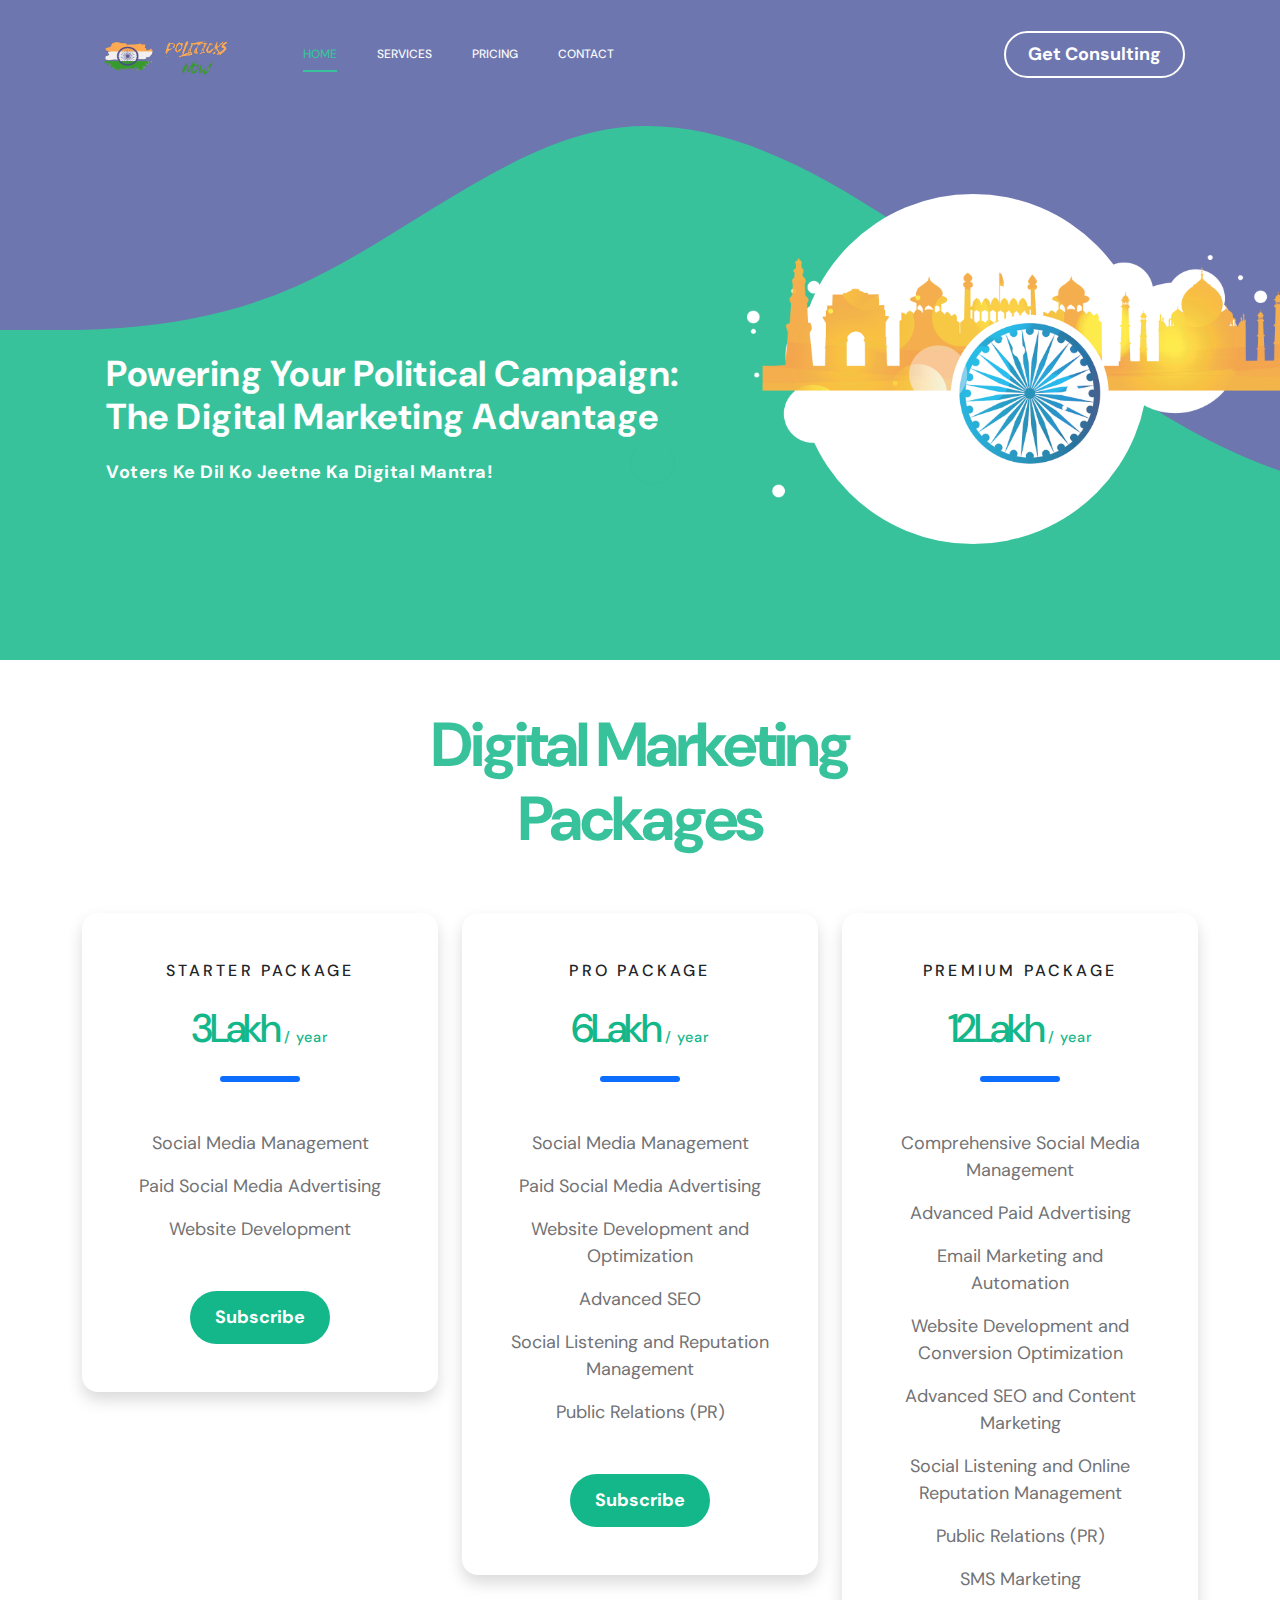
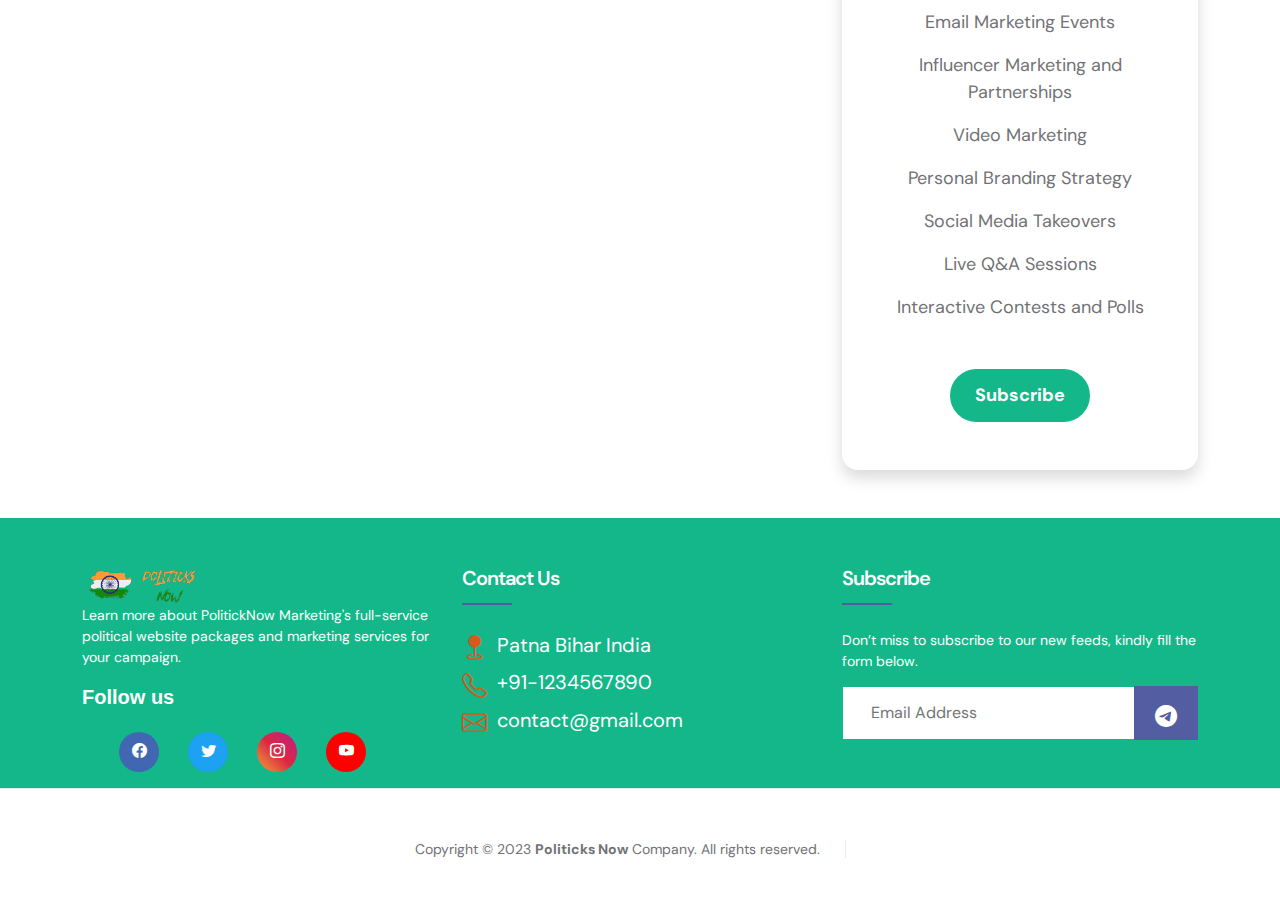
==== pricing.html @ 2896ef7d "Done" ====
<!doctype html>
<html lang="en">

<head>
    <meta charset="utf-8">
    <meta name="viewport" content="width=device-width, initial-scale=1">

    <meta name="description" content="">
    <meta name="author" content="TemplateMo">

    <title>Politick Now</title>
        <!-- CSS FILES -->
        <link href="css/style.css" rel="stylesheet">

        <link rel="preconnect" href="https://fonts.googleapis.com">
    
        <link rel="preconnect" href="https://fonts.gstatic.com" crossorigin>
    
        <link href="https://fonts.googleapis.com/css2?family=DM+Sans:wght@400;500;700&display=swap" rel="stylesheet">
    
        <link href="css/bootstrap.min.css" rel="stylesheet">
    
        <link href="css/bootstrap-icons.css" rel="stylesheet">
    
        <link href="css/magnific-popup.css" rel="stylesheet">
    
        <link href="css/templatemo-first-portfolio-style.css" rel="stylesheet"> 

        <style>
            /*
*
* ==========================================
* CUSTOM UTIL CLASSES
* ==========================================
*
*/

.rounded-lg {
  border-radius: 1rem !important;
}

.text-small {
  font-size: 0.9rem !important;
}

.custom-separator {
  width: 5rem;
  height: 6px;
  border-radius: 1rem;
}

.text-uppercase {
  letter-spacing: 0.2em;
}

        </style>


</head>

<body>

    <section class="preloader">
        <div class="spinner">
            <span class="spinner-rotate"></span>
        </div>
    </section>

    <nav class="navbar navbar-expand-lg">
        <div class="container">

            <button class="navbar-toggler" type="button" data-bs-toggle="collapse" data-bs-target="#navbarNav"
                aria-controls="navbarNav" aria-expanded="false" aria-label="Toggle navigation">
                <span class="navbar-toggler-icon"></span>
            </button>

            <a href="index.html" class="navbar-brand mx-auto mx-lg-0"><img src="./images/logo.png"
                    style="height: 40px; width: 140px;"></a>

            <div class="d-flex align-items-center d-lg-none">
                <!-- <i class="navbar-icon bi-telephone-plus me-3"></i> -->
                <a class="custom-btn btn" href="./login.html">
                    Get Consulting
                </a>
            </div>

            <div class="collapse navbar-collapse" id="navbarNav">
                <ul class="navbar-nav ms-lg-5">
                    <li class="nav-item">
                        <a class="nav-link" href="./index.html">Home</a>
                    </li>

                    <!-- <li class="nav-item">
                        <a class="nav-link" href="#">About</a>
                    </li> -->

                    <li class="nav-item">
                        <a class="nav-link" href="./services.html">Services</a>
                    </li>

                    <li class="nav-item">
                        <a class="nav-link" href="./pricing.html">Pricing</a>
                    </li>

                    <li class="nav-item">
                        <a class="nav-link" href="#">Contact</a>
                    </li>
                </ul>

                <div class="d-lg-flex align-items-center d-none ms-auto">
                    <!-- <i class="navbar-icon bi-telephone-plus me-3"></i> -->
                    <a class="custom-btn btn" href="./login.html">
                        Get Consulting
                    </a>
                </div>
            </div>

        </div>
    </nav>

    <main>

        <section class="hero d-flex justify-content-center align-items-center" id="section_1">
            <div class="container">
                <div class="row">

                    <div class="col-lg-7 col-12">
                        <div class="hero-text">
                            <div class="hero-title-wrap d-flex">

                                <!-- <img src="images/flag.png" class="avatar-image avatar-image-large img-fluid" alt=""> -->

                                <!-- <img src="images/neta.png" class="hero-image " alt=""> -->
                                <h1 class="hero-title">Powering Your Political Campaign: The Digital Marketing Advantage</h1>
                            </div>
                            <h2 class="mb-4">Voters Ke Dil Ko Jeetne Ka Digital Mantra!
</h2>

                            <!-- <p class="mb-4"><a class="custom-btn btn custom-link" href="#section_2">Let's Begin</a></p> -->
                        </div>
                    </div>

                    <div class="col-lg-5 col-12 position-relative">
                        <div class="hero-image-wrap"></div>
                        <img src="images/background1.png" class="hero-image " alt="">
                    </div>

                </div>
            </div>

            <svg xmlns="http://www.w3.org/2000/svg" viewBox="0 0 1440 320">
                <path fill="#535da1" fill-opacity="1"
                    d="M0,160L24,160C48,160,96,160,144,138.7C192,117,240,75,288,64C336,53,384,75,432,106.7C480,139,528,181,576,208C624,235,672,245,720,240C768,235,816,213,864,186.7C912,160,960,128,1008,133.3C1056,139,1104,181,1152,202.7C1200,224,1248,224,1296,197.3C1344,171,1392,117,1416,90.7L1440,64L1440,0L1416,0C1392,0,1344,0,1296,0C1248,0,1200,0,1152,0C1104,0,1056,0,1008,0C960,0,912,0,864,0C816,0,768,0,720,0C672,0,624,0,576,0C528,0,480,0,432,0C384,0,336,0,288,0C240,0,192,0,144,0C96,0,48,0,24,0L0,0Z">
                </path>
            </svg>
        </section>




        <section>
            <div class="container py-5">
          
              <!-- FOR DEMO PURPOSE -->
              <header class="text-center mb-5 text-white">
                <div class="row">
                  <div class="col-lg-7 mx-auto">
                    <h1 style="color: #14B789;">Digital Marketing Packages</h1>
                    <!-- <p>Easily create a classy pricing table in Bootstrap&nbsp;4.<br> <a href="https://bootstrapious.com/snippets" class="text-reset">Bootstrap snippet by Bootstrapious</a></p> -->
                  </div>
                </div>
              </header>
              <!-- END -->
          
          
          
              <div class="row text-center align-items-start">
                <!-- Pricing Table-->
                <div class="col-lg-4 mb-5 mb-lg-0">
                  <div class="bg-white p-5 rounded-lg shadow">
                    <h1 class="h6 text-uppercase font-weight-bold mb-4">Starter Package</h1>
                    <h2 class="h1 font-weight-bold">3Lakh <span class="text-small font-weight-normal ml-2" style="letter-spacing: 1px;">/ year</span></h2>
          
                    <div class="custom-separator my-4 mx-auto bg-primary"></div>
          
                    <ul class="list-unstyled my-5 text-small text-left">
                      <li class="mb-3">
                        <i class="fa fa-check mr-2 text-primary"></i> Social Media Management</li>
                      <li class="mb-3">
                        <i class="fa fa-check mr-2 text-primary"></i> Paid Social Media Advertising</li>
                      <li class="mb-3">
                        <i class="fa fa-check mr-2 text-primary"></i> Website Development</li>
                      <!-- <li class="mb-3 text-muted">
                        <i class="fa fa-times mr-2"></i>
                        <del>Nam libero tempore</del>
                      </li>
                      <li class="mb-3 text-muted">
                        <i class="fa fa-times mr-2"></i>
                        <del>Sed ut perspiciatis</del>
                      </li>
                      <li class="mb-3 text-muted">
                        <i class="fa fa-times mr-2"></i>
                        <del>Sed ut perspiciatis</del>
                      </li> -->
                    </ul>
                    <a href="#" class="custom-btn btn">Subscribe</a>
                  </div>
                </div>
                <!-- END -->
          
          
                <!-- Pricing Table-->
                <div class="col-lg-4 mb-5 mb-lg-0">
                  <div class="bg-white p-5 rounded-lg shadow">
                    <h1 class="h6 text-uppercase font-weight-bold mb-4">Pro Package</h1>
                    <h2 class="h1 font-weight-bold">6Lakh <span class="text-small font-weight-normal ml-2" style="letter-spacing: 1px;">/ year</span></h2>
          
                    <div class="custom-separator my-4 mx-auto bg-primary"></div>
          
                    <ul class="list-unstyled my-5 text-small text-left font-weight-normal">
                      <li class="mb-3">
                        <i class="fa fa-check mr-2 text-primary"></i> Social Media Management</li>
                      <li class="mb-3">
                        <i class="fa fa-check mr-2 text-primary"></i> Paid Social Media Advertising</li>
                      <li class="mb-3">
                        <i class="fa fa-check mr-2 text-primary"></i> Website Development and Optimization</li>
                      <li class="mb-3">
                        <i class="fa fa-check mr-2 text-primary"></i> Advanced SEO</li>
                      <li class="mb-3">
                        <i class="fa fa-check mr-2 text-primary"></i> Social Listening and Reputation Management</li>
                        <li class="mb-3">
                            <i class="fa fa-check mr-2 text-primary"></i> Public Relations (PR)</li>
                      <!-- <li class="mb-3 text-muted">
                        <i class="fa fa-times mr-2"></i>
                        <del>Sed ut perspiciatis</del>
                      </li> -->
                    </ul>
                    <a href="#" class="custom-btn btn">Subscribe</a>
                  </div>
                </div>
                <!-- END -->
          
          
                <!-- Pricing Table-->
                <div class="col-lg-4">
                  <div class="bg-white p-5 rounded-lg shadow">
                    <h1 class="h6 text-uppercase font-weight-bold mb-4">Premium Package</h1>
                    <h2 class="h1 font-weight-bold">12Lakh <span class="text-small font-weight-normal ml-2" style="letter-spacing: 1px;">/ year</span></h2>
          
                    <div class="custom-separator my-4 mx-auto bg-primary"></div>
          
                    <ul class="list-unstyled my-5 text-small text-left font-weight-normal">
                      <li class="mb-3">
                        <i class="fa fa-check mr-2 text-primary"></i> Comprehensive Social Media Management</li>
                      <li class="mb-3">
                        <i class="fa fa-check mr-2 text-primary"></i> Advanced Paid Advertising</li>
                      <li class="mb-3">
                        <i class="fa fa-check mr-2 text-primary"></i> Email Marketing and Automation</li>
                      <li class="mb-3">
                        <i class="fa fa-check mr-2 text-primary"></i> Website Development and Conversion Optimization</li>
                      <li class="mb-3">
                        <i class="fa fa-check mr-2 text-primary"></i>  Advanced SEO and Content Marketing</li>
                      <li class="mb-3">
                        <i class="fa fa-check mr-2 text-primary"></i>  Social Listening and Online Reputation Management</li>

                        <li class="mb-3">
                            <i class="fa fa-check mr-2 text-primary"></i> Public Relations (PR)</li>
                          <li class="mb-3">
                            <i class="fa fa-check mr-2 text-primary"></i> SMS Marketing</li>
                          <li class="mb-3">
                            <i class="fa fa-check mr-2 text-primary"></i>  Email Marketing Events</li>
                          <li class="mb-3">
                            <i class="fa fa-check mr-2 text-primary"></i>  Influencer Marketing and Partnerships</li>


                            <li class="mb-3">
                                <i class="fa fa-check mr-2 text-primary"></i>   Video Marketing</li>
        
                                <li class="mb-3">
                                    <i class="fa fa-check mr-2 text-primary"></i> Personal Branding Strategy</li>
                                  <li class="mb-3">
                                    <i class="fa fa-check mr-2 text-primary"></i> Social Media Takeovers</li>
                                  <li class="mb-3">
                                    <i class="fa fa-check mr-2 text-primary"></i>  Live Q&A Sessions</li>
                                  <li class="mb-3">
                                    <i class="fa fa-check mr-2 text-primary"></i>  Interactive Contests and Polls</li>
                    </ul>
                    <a href="#" class="custom-btn btn">Subscribe</a>
                  </div>
                </div>
                <!-- END -->
          
              </div>
            </div>
          </section>





        <!-- <div class="containers">
            <div class="row">
                <div class=" col-lg-4  col-md-6 col-xs-12 justify-content-center">
                    <div class="card">
                        <img class="card-img-top" src="https://pbs.twimg.com/media/DOAyiW7U8AARcGE.jpg" alt="Card image cap">
                        <div class="card-body">
                            <h4 class="card-title">Natural Photography</h4>
                            <p class="card-text">Lorem Ipsum is simply dummy text of the printing and typesetting industry. </p>
                            <a href="javascript:void(0);" class="btn btn-outline-primary btn-lg btn-block btnalt"><i class="fa fa-heart"></i> Love this pic</a>
                        </div>
                    </div>
                </div>
                
                <div class="col-md-4 col-xs-12">
                    <div class="card">
                        <img class="card-img-top" src="https://pbs.twimg.com/media/DOAyiW_VAAAA6Yo.jpg" alt="Card image cap">
                        <div class="card-body">
                            <h4 class="card-title">Natural Photography</h4>
                            <p class="card-text">Lorem Ipsum is simply dummy text of the printing and typesetting industry.</p>
                            <a href="javascript:void(0);" class="btn btn-outline-success btn-lg btn-block btnalt"><i class="fa fa-heart"></i> Love this pic</a>
                        </div>
                    </div>
                </div>
                
                <div class="col-md-4 col-xs-12">
                    <div class="card">
                        <img class="card-img-top" src="https://pbs.twimg.com/media/DOAyiW5UIAAl-6I.jpg" alt="Card image cap">
                        <div class="card-body">
                            <h4 class="card-title">Natural Photography</h4>
                            <p class="card-text">Lorem Ipsum is simply dummy text of the printing and typesetting industry.</p>
                            <a href="javascript:void(0);" class="btn btn-outline-warning btn-lg btn-block btnalt"><i class="fa fa-heart"></i> Love this pic</a>
                        </div>
                    </div>
                </div>
                
                <div class="col-md-12" style="position: relative; top: 50px; ">
                    <p style="font-style: italic; color: #2196f3; font-size: 18px; text-align: center; margin-top: 50px; margin-bottom: 20px;">Follow me on Twitter: <a href="https://twitter.com/mrdogra007/" target="_blank">@mrdogra007</a></p>
                </div>
            </div>
        </div> -->


        <!-- Package 1: Essential Political Campaign Kit -->


        <footer class="footer-section">
            <div class="container">
                <!-- <div class="footer-cta pt-5 ">
                        <div class="row">
                            <div class="col-xl-4 col-md-4 mb-30">
                                <div class="single-cta">
                                    <i class="bi bi-geo-fill"></i>
                                    <div class="cta-text">
                                        <h4>Find us</h4>
                                        <span class="text-white">Akshya Nagar 1st Block 1st Cross, Rammurthy nagar, Bangalore-560016 </span>
                                    </div>
                                </div>
                            </div>
                            <div class="col-xl-4 col-md-4 mb-30">
                                <div class="single-cta">
                                    <i class="bi bi-telephone"></i>
                                    <div class="cta-text">
                                        <h4>Call us</h4>
                                        <span class="text-white">+91 1234567890</span>
                                    </div>
                                </div>
                            </div>
                            <div class="col-xl-4 col-md-4 mb-30">
                                <div class="single-cta">
                                    <i class="bi bi-envelope"></i>
                                    <div class="cta-text">
                                        <h4>Mail us</h4>
                                        <span class="text-white">contact@gmail.com</span>
                                    </div>
                                </div>
                            </div>
                        </div>
                    </div> -->
                <div class="footer-content pt-5 pb-1">
                    <div class="row">
                        <div class="col-xl-4 col-lg-4 mb-50">
                            <div class="footer-widget">
                                <div class="footer-logo">
                                    <a href="index.html"><img src="/images/logo.png" class="img-fluid" alt="logo"></a>
                                </div>
                                <div class="footer-text">
                                    <p class="text-white">Learn more about PolitickNow Marketing's full-service
                                        political website packages and marketing services for your campaign. </p>
                                </div>
                                <div class="footer-social-icon">
                                    <span>Follow us</span>
                                    <ul class="social_icon">
                                        <li><a href="#"><i class="bi bi-facebook"></i></a></li>
                                        <li><a href="#"><i class="bi bi-twitter"></i></a></li>
                                        <li><a href="#"><i class="bi bi-instagram"></i></a></li>
                                        <li><a href="#"><i class="bi bi-youtube"></i></a></li>
                                    </ul>
                                </div>
                            </div>
                        </div>
                        <div class="col-xl-4 col-lg-4 col-md-4 mb-30">
                            <div class="footer-widget">
                                <div class="footer-widget-heading">
                                    <h3>Contact Us</h3>
                                </div>

                                <div class="single-cta">

                                    <div class="cta-text">
                                        <i class="bi bi-geo-fill"></i>
                                        <span class="text-white">Patna Bihar India</span>
                                    </div>
                                </div>
                                <div class="single-cta">
                                    <!-- <i class="bi bi-telephone"></i> -->
                                    <div class="cta-text">
                                        <i class="bi bi-telephone"></i>
                                        <span class="text-white">+91-1234567890</span>
                                    </div>
                                </div>

                                <div class="single-cta">
                                    <!-- <i class="bi bi-envelope"></i> -->
                                    <div class="cta-text">
                                        <i class="bi bi-envelope"></i>
                                        <span class="text-white">contact@gmail.com</span>
                                    </div>
                                </div>


                            </div>
                        </div>
                        <div class="col-xl-4 col-lg-4 col-md-4 mb-50">
                            <div class="footer-widget">
                                <div class="footer-widget-heading">
                                    <h3>Subscribe</h3>
                                </div>
                                <div class="footer-text mb-25">
                                    <p class="text-white">Don’t miss to subscribe to our new feeds, kindly fill the form
                                        below.</p>
                                </div>
                                <div class="subscribe-form">
                                    <form action="#">
                                        <input type="text" placeholder="Email Address">
                                        <button><i class="bi bi-telegram"></i></button>
                                    </form>
                                </div>
                            </div>
                        </div>
                    </div>
                </div>
            </div>
        </footer>

    </main>

    <footer class="site-footer">
        <div class="container">
            <div class="row">

                <div class="col-lg-12 col-12">
                    <div class="copyright-text-wrap">
                        <p class="mb-0">
                            <span class="copyright-text">Copyright © 2023 <a href="#">Politicks Now</a> Company. All
                                rights reserved.</span>
                        </p>
                    </div>
                </div>

            </div>
        </div>
    </footer>

    <!-- JAVASCRIPT FILES -->
    <script src="js/jquery.min.js"></script>
    <script src="js/bootstrap.min.js"></script>
    <script src="js/jquery.sticky.js"></script>
    <script src="js/click-scroll.js"></script>
    <script src="js/jquery.magnific-popup.min.js"></script>
    <script src="js/magnific-popup-options.js"></script>
    <script src="js/custom.js"></script>

</body>

</html>
---- css/style.css ----
body {
  background-color: #fff;
}
.ag-courses_box {
  display: -webkit-box;
  display: -ms-flexbox;
  display: flex;
  -webkit-box-align: start;
  -ms-flex-align: start;
  align-items: flex-start;
  -ms-flex-wrap: wrap;
  flex-wrap: wrap;
  
  padding: 50px 0;
}
.section-main{
  display: flex;
  justify-content: space-between;
  text-align: center;
  width: auto;
}
.section-title-new{
  background: var(--featured-border-color);
  border-bottom: 3px solid var(--secondary-color);
  border-radius: var(--border-radius-medium);
  position: relative;
  overflow: hidden;
  margin-top: 24px;
  margin-bottom: 24px;
  margin-left: 5px;
  margin-right: 5px;
  padding: 36px;
  transition: all ease 0.5s;
}



.ag-format-container {
    width: min-content;
    height: auto;
    margin: 0 auto;
  }
  
  .ag-courses_item {
    -ms-flex-preferred-size: calc(33.33333% - 30px);
    flex-basis: calc(33.33333% - 30px);
  
    margin: 0 15px 30px;
  
    overflow: hidden;
  
    border-radius: 28px;
  }
  .ag-courses-item_link {
    display: block;
    padding: 30px 20px;
    background-color: #fff;
  
    overflow: hidden;
  
    position: relative;
  }
  .ag-courses-item_link:hover,
  .ag-courses-item_link:hover .ag-courses-item_date {
    text-decoration: none;
    color: #FFF;
  }
  .ag-courses-item_link:hover .ag-courses-item_bg {
    -webkit-transform: scale(10);
    -ms-transform: scale(10);
    transform: scale(10);
  }
  .ag-courses-item_title {
    min-height: 87px;
    margin: 0 0 25px;
  
    overflow: hidden;
  
    font-weight: bold;
    font-size: 30px;
    color: #FFF;
  
    z-index: 2;
    position: relative;
  }
  .ag-courses-item_date-box {
    font-size: 18px;
    color: #FFF;
    z-index: 2;
    position: relative;
  }
  .ag-courses-item_date {
    font-weight: bold;
    color: #f9b234;
    -webkit-transition: color .5s ease;
    -o-transition: color .5s ease;
    transition: color .5s ease
  }
  .ag-courses-item_bg {
    height: 128px;
    width: 128px;
    background-color: #f9b234;
  
    z-index: 1;
    position: absolute;
    top: -75px;
    right: -75px;
  
    border-radius: 50%;
  
    -webkit-transition: all .5s ease;
    -o-transition: all .5s ease;
    transition: all .5s ease;
  }
  .ag-courses_item:nth-child(2n) .ag-courses-item_bg {
    background-color: #3ecd5e;
  }
  .ag-courses_item:nth-child(3n) .ag-courses-item_bg {
    background-color: #e44002;
  }
  .ag-courses_item:nth-child(4n) .ag-courses-item_bg {
    background-color: #952aff;
  }
  .ag-courses_item:nth-child(5n) .ag-courses-item_bg {
    background-color: #cd3e94;
  }
  .ag-courses_item:nth-child(6n) .ag-courses-item_bg {
    background-color: #4c49ea;
  }
  
  
  
  @media only screen and (max-width: 979px) {
    .ag-courses_item {
      -ms-flex-preferred-size: calc(50% - 30px);
      flex-basis: calc(50% - 30px);
    }
    .ag-courses-item_title {
      font-size: 18px;
    }
  }
  
  @media only screen and (max-width: 767px) {
    .ag-format-container {
      width: 96%;
      height: fit-content;
    }
  
  }
  @media only screen and (max-width: 639px) {
    .ag-courses_item {
      -ms-flex-preferred-size: 100%;
      flex-basis: 100%;
    }
    .ag-courses-item_title {
      min-height: 72px;
      line-height: 1;
  
      font-size: 24px;
    }
    .ag-courses-item_link {
      padding: 22px 40px;
    }
    .ag-courses-item_date-box {
      font-size: 16px;
    }
  }


  .card-client {
    background: #2cb5a0;
    width: auto;
    height: auto;
    padding: 80px;
    margin: 5px;
    border: 4px solid #7cdacc;
    box-shadow: 0 6px 10px rgba(207, 212, 222, 1);
    border-radius: 10px;
    text-align: center;
    color: #fff;
    font-family: "Poppins", sans-serif;
    transition: all 0.3s ease;
  }
  
  .card-client:hover {
    transform: translateY(-10px);
  }
  
  .user-picture {
    overflow: hidden;
    object-fit: cover;
    width: 5rem;
    height: 5rem;
    border: 4px solid #7cdacc;
    border-radius: 999px;
    display: flex;
    justify-content: center;
    align-items: center;
    margin: auto;
  }
  
  .user-picture svg {
    width: 2.5rem;
    fill: currentColor;
  }
  
  .name-client {
    margin: 0;
    margin-top: 20px;
    font-weight: 600;
    font-size: 18px;
  }
  
  .name-client span {
    display: block;
    font-weight: 200;
    font-size: 16px;
  }
  
  .social-media:before {
    content: " ";
    display: block;
    width: 100%;
    height: 2px;
    margin: 20px 0;
    background: #7cdacc;
  }
  
  .social-media a {
    position: relative;
    margin-right: 15px;
    text-decoration: none;
    color: inherit;
  }
  
  .social-media a:last-child {
    margin-right: 0;
  }
  
  .social-media a svg {
    width: 1.1rem;
    fill: currentColor;
  }
  
  /*-- Tooltip Social Media --*/
  .tooltip-social {
    background: #262626;
    display: block;
    position: absolute;
    bottom: 0;
    left: 50%;
    padding: 0.5rem 0.4rem;
    border-radius: 5px;
    font-size: 0.8rem;
    font-weight: 600;
    opacity: 0;
    pointer-events: none;
    transform: translate(-50%, -90%);
    transition: all 0.2s ease;
    z-index: 1;
  }
  
  .tooltip-social:after {
    content: " ";
    position: absolute;
    bottom: 1px;
    left: 50%;
    border: solid;
    border-width: 10px 10px 0 10px;
    border-color: transparent;
    transform: translate(-50%, 100%);
  }
  
  .social-media a .tooltip-social:after {
    border-top-color: #262626;
  }
  
  .social-media a:hover .tooltip-social {
    opacity: 1;
    transform: translate(-50%, -130%);
  }

  .footer-section {
    background: var(--secondary-color);
    position: relative;
  }
  .footer-cta {
    border-bottom: 1px solid #373636;
    padding-bottom: 8px !important;
  }
  .single-cta i {
    color: #d7591e;
    font-size: 25px;
    float: left;
    margin-right: 10px;
  }
  .cta-text {
    /* padding-left: 15px; */
    display: inline-block;
    /* margin-bottom: 2px; */
  }
  /* .cta-text h4 {
    color: #fff;
    font-size: 20px;
    font-weight: 600;
    margin-bottom: 2px;
  } */
  .cta-text span {
    color: #757575;
    font-size: 20px;
  }
  .footer-content {
    position: relative;
    z-index: 2;
  }
  .footer-pattern img {
    position: absolute;
    top: 0;
    left: 0;
    height: 330px;
    background-size: cover;
    background-position: 100% 100%;
  }
  .footer-logo img {
    max-width: 120px;
  }
  .footer-text p {
    margin-bottom: 14px;
    font-size: 14px;
    color: #7e7e7e;
    line-height: 21px;
  }
  .footer-social-icon span {
    color: #fff;
    display: block;
    font-size: 20px;
    font-weight: 700;
    font-family: "Poppins", sans-serif;
    margin-bottom: 20px;
  }
  .footer-social-icon a {
    color: #fff;
    font-size: 16px;
    margin-right: 15px;
  }
  .footer-social-icon i {
    height: 40px;
    width: 40px;
    text-align: center;
    line-height: 38px;
    border-radius: 50%;
  }
  .facebook-bg {
    background: #3b5998;
  }
  .twitter-bg {
    background: #55acee;
  }
  .google-bg {
    background: #dd4b39;
  }
  .footer-widget-heading h3 {
    color: #fff;
    font-size: 20px;
    font-weight: 600;
    margin-bottom: 40px;
    position: relative;
  }
  .footer-widget-heading h3::before {
    content: "";
    position: absolute;
    left: 0;
    bottom: -15px;
    height: 2px;
    width: 50px;
    background: #535da1;;
  }
  .footer-widget ul li {
    display: inline-block;
    float: left;
    width: 50%;
    margin-bottom: 12px;
  }
  .footer-widget ul li a:hover {
    color: #ff5e14;
  }
  .footer-widget ul li a {
    color: #878787;
    text-transform: capitalize;
  }
  .subscribe-form {
    position: relative;
    overflow: hidden;
  }
  .subscribe-form input {
    width: 100%;
    padding: 14px 28px;
    background: #fff;
    border: 1px solid var(--secondary-color);
    color: #fff;
  }
  .subscribe-form button {
    position: absolute;
    right: 0;
    background:#535da1;;
    padding: 13px 20px;
    border: 1px solid #535da1;;
    top: 0;
  }
  .subscribe-form button i {
    color: #fff;
    font-size: 22px;
    transform: rotate(-6deg);
  }
  .copyright-area {
    background: #202020;
    padding: 25px 0;
  }
  .copyright-text p {
    margin: 0;
    font-size: 14px;
    color: #878787;
  }
  .copyright-text p a {
    color: #ff5e14;
  }
  .footer-menu li {
    display: inline-block;
    margin-left: 20px;
  }
  .footer-menu li:hover a {
    color: #ff5e14;
  }
  .footer-menu li a {
    font-size: 14px;
    color: #878787;
  }
  .footer-cta .row .col-xl-4 .single-cta i {
    position: absolute;
    color: #ff5e14;
  }
  .footer-cta .row .col-xl-4 .single-cta .cta-text {
    padding-left: 32px;
  }
  .footer-social-icon .social_icon {
    text-align: left;
  }
  .footer-social-icon .social_icon li {
    float: inherit !important;
    display: inline-block !important;
    width: inherit;
  }
  .footer-social-icon .social_icon li a i {
    font-size: 15px;
    line-height: 39px;
  }
  .footer-social-icon .social_icon li a {
    width: 40px;
    height: 40px;
  }
  
  .social_icon {
    text-align: right;
    margin: 0;
    margin-top: 3px;
  }
  .social_icon li {
    display: inline-block;
    margin: 0 5px;
  }
  .social_icon li a {
    display: inline-block;
    width: 25px;
    height: 25px;
    background: #fff;
    color: #000;
    text-align: center;
    border-radius: 100%;
    transition: 0.2s ease-in-out;
  }
  .social_icon li a i {
    font-size: 15px;
    line-height: 20px;
  }
  .social_icon li:nth-child(1) a {
    background: #4267b2;
    color: #fff;
  }
  .social_icon li:nth-child(2) a {
    background: #1da1f2;
    color: #fff;
  }
  .social_icon li:nth-child(3) a {
    background: #f09433;
    background: -moz-linear-gradient(
      45deg,
      #f09433 0%,
      #e6683c 25%,
      #dc2743 50%,
      #cc2366 75%,
      #bc1888 100%
    );
    background: -webkit-linear-gradient(
      45deg,
      #f09433 0%,
      #e6683c 25%,
      #dc2743 50%,
      #cc2366 75%,
      #bc1888 100%
    );
    background: linear-gradient(
      45deg,
      #f09433 0%,
      #e6683c 25%,
      #dc2743 50%,
      #cc2366 75%,
      #bc1888 100%
    );
    filter: progid:DXImageTransform.Microsoft.gradient( startColorstr='#f09433', endColorstr='#bc1888',GradientType=1 );
    color: #fff;
  }
  .social_icon li:nth-child(4) a {
    background: #ff0000;
    color: #fff;
  }
  .social_icon li:nth-child(1):hover a {
    background: #fff;
    color: #4267b2;
  }
  .social_icon li:nth-child(2):hover a {
    background: #fff;
    color: #1da1f2;
  }
  .social_icon li:nth-child(3):hover a {
    background: #fff;
    color: #bc1888;
  }
  .social_icon li:nth-child(4):hover a {
    background: #fff;
    color: #ff0000;
  }
  


  .education {
    --bg-color: #14B789;;
    --bg-color-light: #535da1;
    --text-color-hover: #4C5656;
    --box-shadow-color: #727aab;;
  }
  
  .card {
    width: 320px;
    height: 421px;
    background: #fff;
    border-top-right-radius: 10px;
    padding: 20px;
    overflow: hidden;
    display: flex;
    flex-direction: column;
    justify-content: center;
    align-items: center;
    position: relative;
    box-shadow: 0 14px 26px rgba(0,0,0,0.04);
    transition: all 0.3s ease-out;
    text-decoration: none;
  }
  
  .card:hover {
    transform: translateY(-2px) scale(1.005) translateZ(0);
    box-shadow: 0 24px 36px rgba(0,0,0,0.11),
      0 24px 46px var(--box-shadow-color);
  }
  
  .card:hover .overlay {
    transform: scale(4) translateZ(0);
  }
  
  .card:hover .circle {
    border-color: var(--bg-color-light);
    background: var(--bg-color);
  }
  
  .card:hover .circle:after {
    background: var(--bg-color-light);
  }
  
  .card:hover p {
    color: var(--text-color-hover);
  }
  
  .card:active {
    transform: scale(1) translateZ(0);
    box-shadow: 0 15px 24px rgba(0,0,0,0.11),
      0 15px 24px var(--box-shadow-color);
  }
  
  .card p {
    font-size: 17px;
    color: #4C5656;
    margin-top: 30px;
    z-index: 1000;
    transition: color 0.3s ease-out;
  }
  
  .circle {
    width: 131px;
    height: 131px;
    border-radius: 50%;
    background: #fff;
    border: 3px solid var(--bg-color);
    display: flex;
    justify-content: center;
    align-items: center;
    position: relative;
    z-index: 1;
    transition: all 0.3s ease-out;
  }
  
  /* .circle:after {
    content: "";
    width: 118px;
    height: 118px;
    display: block;
    position: absolute;
    background: var(--bg-color);
    border-radius: 50%;
    transition: opacity 0.3s ease-out;
  }
  
  .circle svg {
    z-index: 10000;
    transform: translateZ(0);
  } */
  
  .overlay {
    width: 118px;
    position: absolute;
    height: 118px;
    border-radius: 50%;
    background: var(--bg-color);
    top: 65px;
    left: 100px;
    z-index: 0;
    transition: transform 0.3s ease-out;
  }







.containers{
    width: 660px;
    position: relative;
    display: flex;
    justify-content: center;
    /* margin: 25px; */

}

.containers .cards {
  position: relative;
  border-radius: 10px;
  margin: 15px;
}

.containers .cards .icon {
  position: absolute;
  top: 0;
  left: 0;
  width: 100%;
  height: 100%;
  /* background: #f00; */
  transition: 0.7s;
  z-index: 1;
  
}


.containers .cards .icon .kit {
  position: absolute;
  top: 50%;
  left: 50%;
  transform: translate(-50%, -50%);
  font-size: 80px;
  transition: 0.7s;
  color: #fff;
  
}







.containers .cards .face {
  width: 400px;
  height: 200px;
  transition: 0.5s;
}

.containers .cards .face.face1 {
  position: relative;
  /* background: #333; */
  display: flex;
  justify-content: center;
  align-items: center;
  z-index: 1;
  transform: translateY(100px);
}

.containers .cards:hover .face.face1{
  /* background: #ff0057; */
  transform: translateY(0px);
}

.containers .cards .face.face1 .contents {
  margin-top: 2px;
  opacity: 1;
  transition: 0.5s;
}

.containers .cards:hover .face.face1 .contents {
  opacity: 1;
}

.containers .cards .face.face1 .contents i{
  max-width: 100px;
}

.containers .cards .face.face2 {
  position: relative;
  background: #fff;
  display: flex;
  justify-content: center;
  align-items: center;
  padding: 20px;
  box-sizing: border-box;
  box-shadow: 0 20px 50px rgba(0,0,0,0.8);
  /* transform: translateY(-100px); */
}

.containers .cards:hover .face.face2{
  transform: translateY(0);
}

.containers .cards .face.face2 .contents p {
  margin-top: 40px;
  padding: 0;
  /* text-align: center; */
  color: #414141;
}

.containers .cards .face.face2 .content h3 {
  /* margin: 0 0 10px 0; */
  padding: 0;
  color: #fff;
  font-size: 24px;
  text-align: center;
  color: #414141;
} 

.containers a {
  text-decoration: none;
  color: #414141;
}
---- css/templatemo-first-portfolio-style.css ----
/*

TemplateMo 578 First Portfolio

https://templatemo.com/tm-578-first-portfolio

*/
/* primary color #535da1; */
/* secondary color #14B789; */
/*---------------------------------------
  CUSTOM PROPERTIES ( VARIABLES )             
-----------------------------------------*/
:root {
  --white-color:                  #ffffff;
  --primary-color:                #535da1;
  --secondary-color:              #14B789; 
  --section-bg-color:             #f9f9f9;
  --dark-color:                   #000000;
  --p-color:                      #717275;
  --border-color:                 #e9eaeb;
  --featured-border-color:        #727aab;

  --body-font-family:             'DM Sans', sans-serif;

  --h1-font-size:                 62px;
  --h2-font-size:                 48px;
  --h3-font-size:                 36px;
  --h4-font-size:                 32px;
  --h5-font-size:                 24px;
  --h6-font-size:                 22px;
  --p-font-size:                  18px;
  --menu-font-size:               12px;
  --copyright-font-size:          14px;

  --border-radius-large:          100px;
  --border-radius-medium:         20px;
  --border-radius-small:          10px;

  --font-weight-normal:           400;
  --font-weight-medium:           500;
  --font-weight-bold:             700;
}

body {
    background: var(--white-color);
    font-family: var(--body-font-family); 
}


/*---------------------------------------
  TYPOGRAPHY               
-----------------------------------------*/

h2,
h3,
h4,
h5,
h6 {
  color: var(--dark-color);
}

h1,
h2,
h3,
h4,
h5,
h6 {
  font-weight: var(--font-weight-bold);
  letter-spacing: -1px;
}

h1 {
  font-size: var(--h1-font-size);
  letter-spacing: -3px;
}

h2 {
  font-size: var(--h2-font-size);
  color: var(--secondary-color);
  letter-spacing: -3px;
}

h3 {
  font-size: var(--h3-font-size);
}

h4 {
  font-size: var(--h4-font-size);
}

h5 {
  font-size: var(--h5-font-size);
  line-height: normal;
}

h6 {
  font-size: var(--h6-font-size);
}

p {
  color: var(--p-color);
  font-size: var(--p-font-size);
  font-weight: var(--font-weight-normal);
}

ul li {
  color: var(--p-color);
  font-size: var(--p-font-size);
  font-weight: var(--font-weight-normal);
}

a, 
button {
  touch-action: manipulation;
  transition: all 0.3s;
}

a {
  color: var(--p-color);
  text-decoration: none;
}

a:hover {
  color: var(--secondary-color);
}

::selection {
  background: var(--secondary-color);
  color: var(--white-color);
}

::-moz-selection {
  background: var(--secondary-color);
  color: var(--white-color);
}

.section-padding {
  padding-top: 120px;
  padding-bottom: 120px;
}

b,
strong {
  font-weight: var(--font-weight-bold);
}

.section-title {
  background: var(--secondary-color);
  border-radius: var(--border-radius-small);
  padding: 25px;
  text-align: center;
}


/*---------------------------------------
  AVATAR IMAGE               
-----------------------------------------*/
.avatar-image {
  border-radius: var(--border-radius-large);
  width: 120px;
  height: 120px;
  object-fit: contain;
}

.avatar-image-large {
  width: 100.4px;
  height: 90.4px;
}


/*---------------------------------------
  PRE LOADER               
-----------------------------------------*/
.preloader {
  position: fixed;
  top: 0;
  left: 0;
  width: 100%;
  height: 100%;
  z-index: 99999;
  display: flex;
  flex-flow: row nowrap;
  justify-content: center;
  align-items: center;
  background: none repeat scroll 0 0 var(--white-color);
}

.spinner {
  border: 1px solid transparent;
  border-radius: var(--border-radius-small);
  position: relative;
}

.spinner:before {
  content: '';
  box-sizing: border-box;
  position: absolute;
  top: 50%;
  left: 50%;
  width: 45px;
  height: 45px;
  margin-top: -10px;
  margin-left: -10px;
  border-radius: 50%;
  border: 1px solid var(--border-color);
  border-top-color: var(--white-color);
  animation: spinner .9s linear infinite;
}

@-webkit-@keyframes spinner {
  to {transform: rotate(360deg);
  }
}

@keyframes spinner {
  to {transform: rotate(360deg);}
}


/*---------------------------------------
  CUSTOM ICON               
-----------------------------------------*/
.navbar-icon {
  background: var(--white-color);
  border-radius: var(--border-radius-large);
  color: var(--dark-color);
  width: 47px;
  height: 47px;
  line-height: 47px;
  text-align: center;
}

.is-sticky .navbar-icon {
  background: var(--secondary-color);
  color: var(--white-color);
}

.form-check-icon {
  color: var(--secondary-color);
}


/*---------------------------------------
  CUSTOM BUTTON               
-----------------------------------------*/
.custom-btn,
.navbar .custom-btn {
  font-size: var(--p-font-size);
  font-weight: var(--font-weight-bold);
}

.navbar .custom-btn {
  background: transparent;
  border-width: 2px;
  border-style: solid;
  border-color: var(--white-color);
  color: var(--white-color);
  padding: 8px 22px;
}

.navbar .custom-btn:hover {
  background: var(--white-color);
  border-color: transparent;
  color: var(--secondary-color);
}

.custom-btn {
  background: var(--secondary-color);
  border-radius: var(--border-radius-large);
  color: var(--white-color);
  font-weight: var(--font-weight-bold);
  padding: 12px 24px;
}

.custom-btn:hover {
  background: var(--primary-color);
  box-shadow: 0 1rem 3rem rgba(0,0,0,.175);
  color: var(--white-color);
}

.custom-border-btn {
  background: transparent;
  border: 2px solid var(--border-color);
  color: var(--p-color);
}

.custom-border-btn:hover {
  background: var(--secondary-color);
  border-color: var(--secondary-color);
  color: var(--white-color);
}

.custom-link {
	background-color: var(--primary-color);
}

.custom-link:hover {
	background-color: var(--secondary-color);
}


/*---------------------------------------
  NAVIGATION              
-----------------------------------------*/
.sticky-wrapper {
  position: relative;
  z-index: 222;
  height: auto !important;
}

.is-sticky,
.is-sticky .navbar .container {
  background: var(--white-color);
  box-shadow: 0 1rem 3rem rgb(0 0 0 / 18%);
}

.is-sticky .navbar-brand,
.is-sticky .navbar-brand:hover {
  color: var(--dark-color);
}

.is-sticky .navbar-nav .nav-link {
  color: var(--p-color);
}

.is-sticky .navbar .custom-btn {
  border-color: var(--secondary-color);
  color: var(--secondary-color);
}

.is-sticky .navbar .custom-btn:hover {
  background: var(--secondary-color);
  color: var(--white-color);
}

.navbar {
  background: transparent;
  position: absolute;
  z-index: 9;
  right: 0;
  left: 0;
  transition: all 0.3s;
  padding-top: 15px;
  padding-bottom: 0;
}

.navbar .container {
  border-radius: var(--border-radius-small);
  padding: 10px 25px;
}

.navbar-brand {
  font-size: var(--h4-font-size);
  font-weight: var(--font-weight-bold);
}

.navbar-brand,
.navbar-brand:hover {
  color: var(--white-color);
}

.navbar-expand-lg .navbar-nav .nav-link {
  padding-right: 0;
  padding-left: 0;
  margin-right: 20px;
  margin-left: 20px;
}

.navbar-nav .nav-link {
  display: inline-block;
  color: var(--section-bg-color);
  font-size: var(--menu-font-size);
  font-weight: var(--font-weight-medium);
  text-transform: uppercase;
  position: relative;
  padding-top: 15px;
  padding-bottom: 15px;
}

.navbar-nav .nav-link::after {
  content: "";
  background: transparent;
  position: absolute;
  bottom: 6px;
  right: 0;
  left: 0;
  width: 100%;
  height: 2px;
}

.navbar-nav .nav-link.active::after, 
.navbar-nav .nav-link:hover::after {
  background: var(--secondary-color);
}

.navbar-nav .nav-link.active, 
.navbar-nav .nav-link:hover {
  color: var(--secondary-color);
}

.navbar-toggler {
  border: 0;
  padding: 0;
  cursor: pointer;
  margin: 0;
  width: 30px;
  height: 35px;
  outline: none;
}

.navbar-toggler:focus {
  outline: none;
  box-shadow: none;
}

.navbar-toggler[aria-expanded="true"] .navbar-toggler-icon {
  background: transparent;
}

.navbar-toggler[aria-expanded="true"] .navbar-toggler-icon:before,
.navbar-toggler[aria-expanded="true"] .navbar-toggler-icon:after {
  transition: top 300ms 50ms ease, -webkit-transform 300ms 350ms ease;
  transition: top 300ms 50ms ease, transform 300ms 350ms ease;
  transition: top 300ms 50ms ease, transform 300ms 350ms ease, -webkit-transform 300ms 350ms ease;
  top: 0;
}

.navbar-toggler[aria-expanded="true"] .navbar-toggler-icon:before {
  transform: rotate(45deg);
}

.navbar-toggler[aria-expanded="true"] .navbar-toggler-icon:after {
  transform: rotate(-45deg);
}

.navbar-toggler .navbar-toggler-icon {
  background: var(--white-color);
  transition: background 10ms 300ms ease;
  display: block;
  width: 30px;
  height: 2px;
  position: relative;
}

.navbar-toggler .navbar-toggler-icon:before,
.navbar-toggler .navbar-toggler-icon:after {
  transition: top 300ms 350ms ease, -webkit-transform 300ms 50ms ease;
  transition: top 300ms 350ms ease, transform 300ms 50ms ease;
  transition: top 300ms 350ms ease, transform 300ms 50ms ease, -webkit-transform 300ms 50ms ease;
  position: absolute;
  right: 0;
  left: 0;
  background: var(--white-color);
  width: 30px;
  height: 2px;
  content: '';
}

.navbar-toggler .navbar-toggler-icon::before {
  top: -8px;
}

.navbar-toggler .navbar-toggler-icon::after {
  top: 8px;
}


/*---------------------------------------
  HERO              
-----------------------------------------*/
.hero {
  background: var(--secondary-color);
  position: relative;
  overflow: hidden;
  padding-top: 330px;
  padding-bottom: 330px;
}

@media  screen and (min-width: 991px) {
  .hero {
    height: 60vh;
  }
}

.hero-title,
.hero h2 {
  color: var(--white-color);
  /* box-shadow: 0 1rem 3rem rgba(0,0,0,.175); */
  border-radius: var(--border-radius-large);
  display: inline-block;
  padding: 8px 24px;
}

.hero-title {
	font-size: 36px;
  letter-spacing: .5px;
}

.hero h2 {
	font-size: 18px;
  letter-spacing: .5px;
}

.hero-text {
  position: relative;
  z-index: 22;
  top: 100px;
}

.hero-image-wrap {
  background: var(--white-color);
  border-radius: 100%;
  width: 350px;
  height: 350px;
  position: absolute;
  z-index: 22;
  top: -50px;
  right: 0;
  left: 0;
  margin: auto;
  pointer-events: none;
}

.hero-image {
  position: absolute;
  z-index: 22;
  top: 0;
  width: 100%;
  min-width: 550px;
}

.hero svg {
  position: absolute;
  z-index: 2;
  bottom: 0;
  right: 0;
  left: 0;
  overflow: hidden;
  height: 100%;
  pointer-events: none;
}


/*---------------------------------------
  ABOUT              
-----------------------------------------*/
.profile-thumb {
  border: 1px solid var(--border-color);
  border-radius: var(--border-radius-medium);
  position: relative;
  overflow: hidden;
}

.profile-title {
  border-bottom: 1px solid var(--border-color);
  padding: 15px 30px;
}

.profile-small-title {
  /* border-right: 1px solid var(--border-color); */
  color: var(--secondary-color);
  font-weight: var(--font-weight-bold);
  min-width: 140px;
  margin-right: 10px;
  padding: 13px 30px;
  display: inline-block;
}

.profile-body p {
  margin-bottom: 0;
}

.profile-body p:nth-of-type(even) {
  background: var(--white-color);
}

.about-image {
  border-radius: var(--border-radius-medium);
}

.about-thumb {
  padding-right: 20px;
  padding-left: 20px;
}


/*---------------------------------------
  FEATURED              
-----------------------------------------*/
.featured-numbers {
  font-size: var(--h1-font-size);
  line-height: normal;
  display: block;
}

.featured-text {
  color: var(--secondary-color);
}

.featured-border-bottom {
  border-bottom: 1px solid var(--border-color);
}

.featured-border-start {
  border-left: 1px solid var(--border-color);
}


/*---------------------------------------
  CLIENTS              
-----------------------------------------*/

.clients-item-height {
	height: 120px;
}

.clients-image {
  display: block;
  max-width: 100px;
  margin: auto;
  transition: all ease 0.2s;
}

.clients-image:hover {
  transform: scale(1.3);
}


/*---------------------------------------
  SERVICES              
-----------------------------------------*/
.services,
.featured {
  background: var(--section-bg-color);
  border-top: 1px solid var(--border-color);
  border-bottom: 1px solid var(--border-color);
}

.services-thumb {
  background: var(--white-color);
  border: 2px solid transparent;
  border-radius: var(--border-radius-medium);
  position: relative;
  overflow: hidden;
  margin-bottom: 24px;
  padding: 40px 40px 240px 40px;
  transition: all 0.5s;
}

.services-thumb-up {
  position: relative;
  bottom: 50px;
  margin-bottom: -50px;
}

.services-thumb:hover {
  border: 2px solid var(--secondary-color);
  box-shadow: 0 1rem 3rem rgba(0,0,0,.175);
}

.services-thumb:hover .services-icon-wrap {
  background: var(--secondary-color);
  border-color: var(--secondary-color);
  color: var(--white-color);
}

.services-icon-wrap {
  border: 1px solid var(--border-color);
  border-radius: var(--border-radius-small);
  position: absolute;
  bottom: 0;
  right: 0;
  width: 50%;
  height: 55%;
  transform: rotate(-35deg) translateY(55px);
  transition: all ease 0.5s;
}

.services-icon {
  font-size: 90px;
  position: relative;
  bottom: 15px;
}

.services-thumb:hover .services-price-wrap {
  background: var(--secondary-color);
}

.services-thumb:hover .services-price-overlay {
  background: var(--primary-color);
}

.services-price-wrap {
  background: var(--primary-color);
  border-radius: var(--border-radius-medium);
  position: relative;
  overflow: hidden;
  padding: 6px 20px 6px 15px;
  transition: all ease 0.5s;
}

.services-price-text {
  color: var(--white-color);
  font-size: var(--copyright-font-size);
  font-weight: var(--font-weight-bold);
}

.services-price-overlay {
  background: var(--secondary-color);
  border-bottom-left-radius: 100%;
  position: absolute;
  top: 0;
  right: 0;
  width: 20px;
  height: 20px;
  pointer-events: none;
}


/*---------------------------------------
  PROJECTS              
-----------------------------------------*/
.projects-thumb {
  background: var(--section-bg-color);
  border-bottom: 2px solid #14B789;
  border-radius: var(--border-radius-medium);
  position: relative;
  overflow: hidden;
  margin-top: 24px;
  margin-bottom: 24px;
  padding: 40px;
  transition: all ease 0.5s;
}

.projects-thumb-new {
  background: var(--section-bg-color);
  border: 2px solid var(--white-color);
  border-radius: var(--border-radius-medium);
  position: relative;
  overflow: hidden;
  margin-top: 24px;
  margin-bottom: 24px;
  /* padding: 40px; */
  transition: all ease 0.5s;
}

.projects-thumb:hover {
  border-color: var(--secondary-color);
}

/* .projects-thumb:hover .projects-image,
.projects-thumb:focus .projects-image {
  transform: rotate(0) translateY(0);
} */

.projects-thumb .popup-image {
  display: block;
  width: 50%;
  height: 50%;
}

.projects-image {
  border-radius: var(--border-radius-medium);
  display: block;
  text-align: center;
  width: 40%;
  margin-bottom: 5px;
  /* transform: rotate(0deg) translateY(180px); */
  transition: all ease 0.5s;
}
.projects-image-new {
  /* border-radius: var(--border-radius-medium); */
  display: block;
  text-align: center;
  width: 100%;
  margin-bottom: 5px;
  /* transform: rotate(0deg) translateY(180px); */
  transition: all ease 0.5s;
}

.projects-title {
  margin-bottom: 12px;
  color: var(--primary-color);
}

.projects-tag {
  font-size: var(--menu-font-size);
  font-weight: var(--font-weight-medium);
  color: var(--secondary-color);
  text-transform: capitalize;
  margin-bottom: 5px;
}


/*---------------------------------------
  CONTACT              
-----------------------------------------*/
.contact {
  background: var(--primary-color);
}

.contact-info {
  background: var(--white-color);
  border-top-right-radius: var(--border-radius-small);
  border-bottom-right-radius: var(--border-radius-small);
  padding: 60px 30px 30px 30px;
  height: 100%;
}

.contact-info-border-start {
  border-right: 1px solid var(--border-color);
  border-radius: var(--border-radius-small) 0 0 var(--border-radius-small);
}

.contact-form {
  margin-left: 10px;
}


/*---------------------------------------
  CUSTOM FORM               
-----------------------------------------*/
.custom-form .form-control {
  background: var(--white-color);
  box-shadow: none;
  border: 2px solid var(--border-color);
  color: var(--p-color);
  margin-bottom: 24px;
  padding-top: 13px;
  padding-bottom: 13px;
  outline: none;
}

.form-floating>label {
  color: var(--p-color);
}

.form-check-inline {
  vertical-align: middle;
  width: 100%;
  position: relative;
  margin-right: 0;
  margin-top: 0;
  margin-bottom: 24px;
  padding: 0;
}

.custom-form .form-check-label {
  position: absolute;
  top: 50%;
  left: 50%;
  transform: translate(-50%, -50%);
  text-align: center;
}

.form-check-label-text {
  color: var(--p-color);
  display: block;
  font-size: copyright-font-size;
  margin-top: 5px;
}

.form-check-input[type=checkbox] {
  background: var(--white-color);
  border: 2px solid var(--border-color);
  box-shadow: none;
  outline: none;
  width: 100%;
  margin-top: 0;
  margin-left: 0;
  padding: 40px 50px;
}

.form-check-input:checked[type=checkbox] {
  background-image: none;
}

.form-check-input:hover,
.form-check-input:checked {
  background-color: transparent;
  border-color: var(--secondary-color);
}

.custom-form .form-control:hover,
.custom-form .form-control:focus {
  background: transparent;
  border-color: var(--secondary-color);
}

.custom-form .form-floating textarea {
  height: 150px;
}

.custom-form button[type="submit"] {
  background: var(--secondary-color);
  border: none;
  border-radius: var(--border-radius-large);
  color: var(--white-color);
  font-weight: var(--font-weight-bold);
  transition: all 0.3s;
  margin-bottom: 0;
}

.custom-form button[type="submit"]:hover,
.custom-form button[type="submit"]:focus {
  background: var(--primary-color);
  border-color: transparent;
}


/*---------------------------------------
  SITE FOOTER              
-----------------------------------------*/
.site-footer {
  border-top: 1px solid var(--border-color);
  padding-top: 50px;
  padding-bottom: 50px;
  text-align: center;
}

.site-footer-title {
  font-size: 18px;
  color: var(--dark-color);
  text-transform: uppercase;
}

.copyright-text-wrap p,
.copyright-text {
  font-size: var(--copyright-font-size);
}

.copyright-text {
  border-right: 1px solid var(--border-color);
  padding-right: 25px;
  margin-right: 20px;
}

.copyright-text-wrap a {
  font-weight: var(--font-weight-bold);
}

.footer-menu {
  margin: 0;
  padding: 0;
}

.footer-menu-item {
  list-style: none;
  display: inline-block;
  vertical-align: top;
}

.footer-menu-link {
  border: 1px solid var(--border-color);
  border-radius: var(--border-radius-medium);
  font-size: var(--copyright-font-size);
  font-weight: var(--font-weight-medium);
  display: inline-block;
  vertical-align: top;
  text-align: center;
  margin-right: 10px;
  margin-bottom: 10px;
  padding: 6px 14px;
  min-width: 70px;
}

.footer-menu-link:hover {
  background: var(--secondary-color);
  border-color: transparent;
  color: var(--white-color);
}


/*---------------------------------------
  SOCIAL ICON               
-----------------------------------------*/
.social-icon {
  margin: 0;
  padding: 0;
}

.social-icon-item {
  list-style: none;
  display: inline-block;
  vertical-align: top;
}

.social-icon-link {
  border: 1px solid var(--border-color);
  border-radius: var(--border-radius-large);
  font-size: var(--copyright-font-size);
  color: var(--dark-color);
  display: inline-block;
  vertical-align: top;
  margin: 2px 2px 5px 2px;
  width: 40px;
  height: 40px;
  line-height: 40px;
  text-align: center;
}

.social-icon-link:hover {
  background: var(--secondary-color);
  border-color: transparent;
  color: var(--white-color);
}


/*---------------------------------------
  RESPONSIVE STYLES               
-----------------------------------------*/
@media screen and (min-width: 1600px) {
  .hero {
    padding-top: 380px;
    padding-bottom: 380px;
  }

  .hero-image-wrap {
    top: -50px;
    width: 400px;
    height: 400px;
  }

  .hero-image {
    min-width: 650px;
  }
  
  .hero-title,
	.hero h2 {
	  font-size: var(--h2-font-size);
	}
}

@media screen and (max-width: 991px) {
  h1 {
    font-size: 48px;
  }

  h2 {
    font-size: 36px;
  }

  h3 {
    font-size: 32px;
  }

  h4 {
    font-size: 28px;
  }

  h5 {
    font-size: 20px;
  }

  h6 {
    font-size: 18px;
  }

  .section-padding {
    padding-top: 80px;
    padding-bottom: 80px;
  }

  .custom-btn,
  .navbar .custom-btn {
    font-size: var(--copyright-text-font-size);
    padding: 8px 16px;
  }

  .navbar .container {
    background: var(--white-color);
  }

  .navbar-brand,
  .navbar-brand:hover {
    color: var(--dark-color);
  }

  .navbar-icon {
    background: var(--secondary-color);
    color: var(--white-color);
    width: 44px;
    height: 44px;
    line-height: 44px;
  }

  .navbar .custom-btn {
    border-color: var(--secondary-color);
    color: var(--secondary-color);
  }

  .navbar-toggler .navbar-toggler-icon,
  .navbar-toggler .navbar-toggler-icon:before,
  .navbar-toggler .navbar-toggler-icon:after {
    background: var(--dark-color);
  }

  .navbar-expand-lg .navbar-nav .nav-link {
    margin-left: 0;
  }

  .navbar-nav .nav-link {
    color: var(--p-color);
    padding-top: 10px;
    padding-bottom: 10px;
  }

  .hero {
    padding-top: 200px;
    padding-bottom: 400px;
  }

  .hero-text {
    top: 0;
    margin-bottom: 120px;
  }

  .about-thumb {
    padding-right: 0;
    padding-left: 0;
  }

  .about-numbers {
    font-size: 42px;
  }

  .services-thumb-up {
    bottom: 0;
    margin-bottom: 32px;
  }

  .services-thumb {
    margin-bottom: 32px;
    padding-bottom: 270px;
  }

  .services-icon-wrap {
    width: 45%;
    height: 60%;
  }

  .services .col-lg-10 .row .col-lg-6:last-child,
  .projects .col-lg-4:last-child {
    margin-bottom: 0;
  }

  .projects-thumb {
    margin-top: 0;
    margin-bottom: 32px;
  }

  .contact-info {
    border-radius: 0 0 var(--border-radius-small) var(--border-radius-small);
    padding: 40px 30px;
  }

  .contact-info-border-start {
    border-right: 0;
    border-bottom: 1px solid var(--border-color);
    border-radius: var(--border-radius-small) var(--border-radius-small) 0 0;
  }
}

@media screen and (max-width: 575px) {
  .navbar .container {
    margin-right: 12px;
    margin-left: 12px;
  }
}

@media screen and (max-width: 480px) {
  h1 {
    font-size: 40px;
  }

  h2 {
    font-size: 28px;
  }

  h3 {
    font-size: 26px;
  }

  h4 {
    font-size: 22px;
  }

  h5 {
    font-size: 20px;
  }

  .custom-btn,
  .navbar .custom-btn {
    font-size: 13px;
    padding: 6px 12px;
  }

  .navbar-icon {
    font-size: var(--copyright-font-size);
    width: 35.5px;
    height: 35.5px;
    line-height: 35.5px;
  }

  .hero-image-wrap {
    width: 300px;
    height: 300px;
  }

  .hero-image {
    min-width: inherit;
  }
}
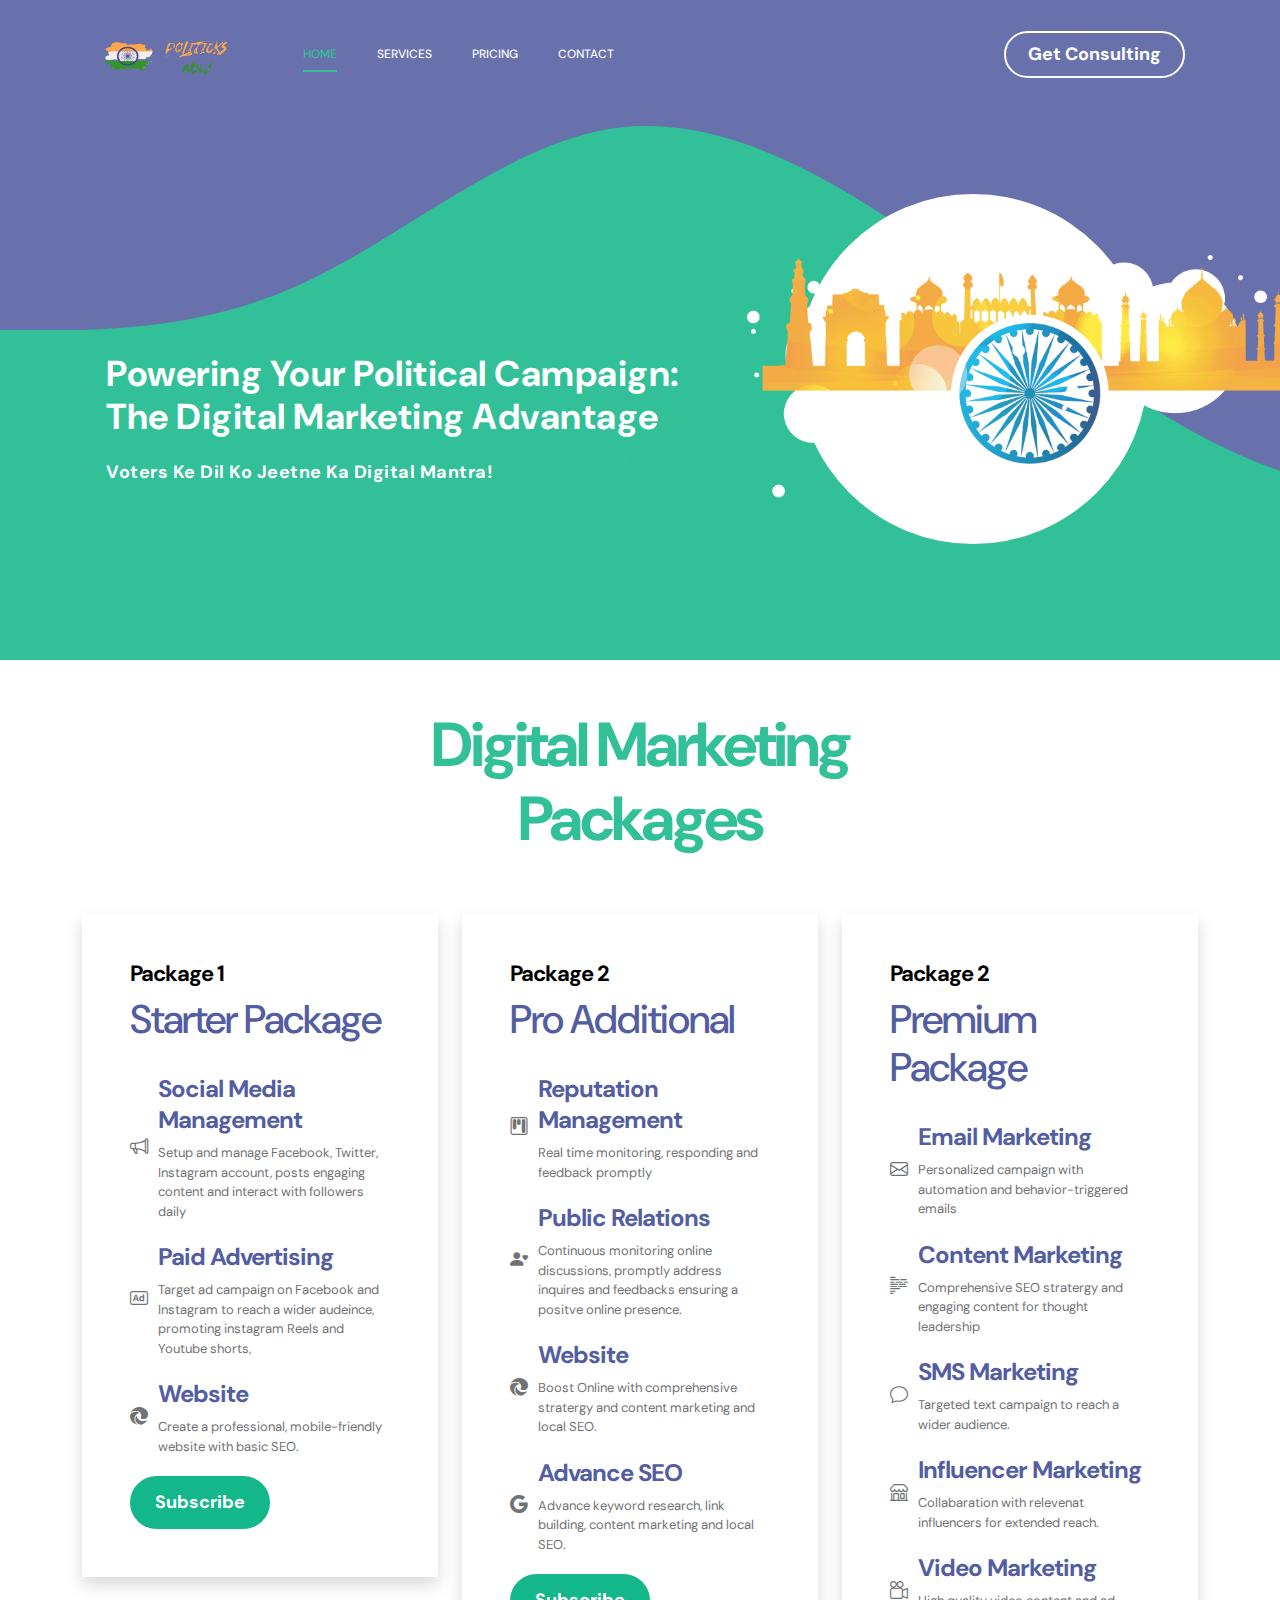
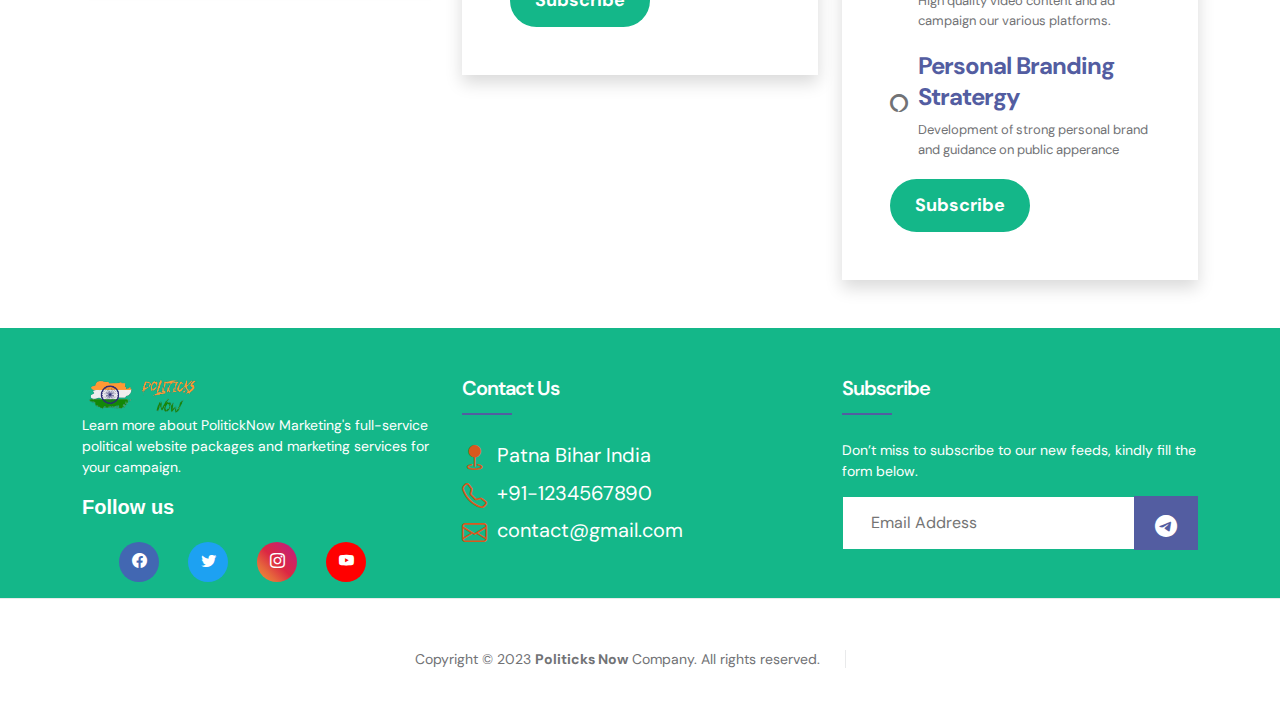
==== commit d89f75d5: "Package" ====
--- a/pricing.html
+++ b/pricing.html
@@ -25,33 +25,48 @@
         <link href="css/magnific-popup.css" rel="stylesheet">
     
         <link href="css/templatemo-first-portfolio-style.css" rel="stylesheet"> 
+        <link rel="stylesheet" href="https://cdn.jsdelivr.net/npm/bootstrap-icons@1.10.5/font/bootstrap-icons.css">
 
         <style>
-            /*
-*
-* ==========================================
-* CUSTOM UTIL CLASSES
-* ==========================================
-*
-*/
-
-.rounded-lg {
-  border-radius: 1rem !important;
+
+.image-list {
+  list-style: none;
+  padding: 0;
 }
 
-.text-small {
-  font-size: 0.9rem !important;
+.image-list li {
+  display: flex;
+  align-items: center;
+  margin-bottom: 20px;
 }
 
-.custom-separator {
-  width: 5rem;
-  height: 6px;
-  border-radius: 1rem;
+.image-list li img {
+  width: 40px; /* Adjust the width as needed */
+  height: auto;
+  margin-right: 10px;
 }
 
-.text-uppercase {
-  letter-spacing: 0.2em;
+.image-list li .content {
+  flex: 1;
 }
+
+.image-list li h3,
+.image-list li p {
+  margin: 0;
+}
+
+/* Responsive styles */
+@media (max-width: 768px) {
+  .image-list li {
+    flex-direction: column;
+  }
+  
+  .image-list li img {
+    margin-right: 0;
+    margin-bottom: 10px;
+  }
+}
+
 
         </style>
 
@@ -172,37 +187,42 @@
               </header>
               <!-- END -->
           
-          
-          
-              <div class="row text-center align-items-start">
+              
+              
+          
+              <div class="row">
                 <!-- Pricing Table-->
                 <div class="col-lg-4 mb-5 mb-lg-0">
                   <div class="bg-white p-5 rounded-lg shadow">
-                    <h1 class="h6 text-uppercase font-weight-bold mb-4">Starter Package</h1>
-                    <h2 class="h1 font-weight-bold">3Lakh <span class="text-small font-weight-normal ml-2" style="letter-spacing: 1px;">/ year</span></h2>
-          
-                    <div class="custom-separator my-4 mx-auto bg-primary"></div>
-          
-                    <ul class="list-unstyled my-5 text-small text-left">
-                      <li class="mb-3">
-                        <i class="fa fa-check mr-2 text-primary"></i> Social Media Management</li>
-                      <li class="mb-3">
-                        <i class="fa fa-check mr-2 text-primary"></i> Paid Social Media Advertising</li>
-                      <li class="mb-3">
-                        <i class="fa fa-check mr-2 text-primary"></i> Website Development</li>
-                      <!-- <li class="mb-3 text-muted">
-                        <i class="fa fa-times mr-2"></i>
-                        <del>Nam libero tempore</del>
-                      </li>
-                      <li class="mb-3 text-muted">
-                        <i class="fa fa-times mr-2"></i>
-                        <del>Sed ut perspiciatis</del>
-                      </li>
-                      <li class="mb-3 text-muted">
-                        <i class="fa fa-times mr-2"></i>
-                        <del>Sed ut perspiciatis</del>
-                      </li> -->
-                    </ul>
+                    <h6>Package 1</h6>
+                    <h3 class="h1 font-weight-bold"  style="margin-bottom: 30px; color: #535da1;">Starter Package</h3>
+          
+          
+                    <ul class="image-list">
+                        <li>
+                            <i class="bi bi-megaphone" style="margin-right: 10px;"></i>
+                            <div class="content">
+                            <h5 style="color: #535da1;">Social Media Management</h5>
+                            <p style="font-size: small;">Setup and manage Facebook, Twitter, Instagram account, posts engaging content and interact with followers daily</p>
+                          </div>
+                        </li>
+                        <li>
+                            <i class="bi bi-badge-ad" style="margin-right: 10px;"></i>
+                          <div class="content">
+                            <h5 style="color: #535da1;">Paid Advertising</h5>
+                            <p  style="font-size: small;">Target ad campaign on Facebook and Instagram to reach a wider audeince, promoting instagram Reels and Youtube shorts,
+                            </p>
+                          </div>
+                        </li>
+                        <li>
+                            <i class="bi bi-browser-edge" style="margin-right: 10px;"></i>
+                          <div class="content">
+                            <h5 style="color: #535da1;">Website</h5>
+                            <p  style="font-size: small;">Create a professional, mobile-friendly website with basic SEO.
+                            </p>
+                          </div>
+                        </li>
+                      </ul>
                     <a href="#" class="custom-btn btn">Subscribe</a>
                   </div>
                 </div>
@@ -212,29 +232,44 @@
                 <!-- Pricing Table-->
                 <div class="col-lg-4 mb-5 mb-lg-0">
                   <div class="bg-white p-5 rounded-lg shadow">
-                    <h1 class="h6 text-uppercase font-weight-bold mb-4">Pro Package</h1>
-                    <h2 class="h1 font-weight-bold">6Lakh <span class="text-small font-weight-normal ml-2" style="letter-spacing: 1px;">/ year</span></h2>
-          
-                    <div class="custom-separator my-4 mx-auto bg-primary"></div>
-          
-                    <ul class="list-unstyled my-5 text-small text-left font-weight-normal">
-                      <li class="mb-3">
-                        <i class="fa fa-check mr-2 text-primary"></i> Social Media Management</li>
-                      <li class="mb-3">
-                        <i class="fa fa-check mr-2 text-primary"></i> Paid Social Media Advertising</li>
-                      <li class="mb-3">
-                        <i class="fa fa-check mr-2 text-primary"></i> Website Development and Optimization</li>
-                      <li class="mb-3">
-                        <i class="fa fa-check mr-2 text-primary"></i> Advanced SEO</li>
-                      <li class="mb-3">
-                        <i class="fa fa-check mr-2 text-primary"></i> Social Listening and Reputation Management</li>
-                        <li class="mb-3">
-                            <i class="fa fa-check mr-2 text-primary"></i> Public Relations (PR)</li>
-                      <!-- <li class="mb-3 text-muted">
-                        <i class="fa fa-times mr-2"></i>
-                        <del>Sed ut perspiciatis</del>
-                      </li> -->
-                    </ul>
+                    <h6>Package 2</h6>
+                    <h3 class="h1 font-weight-bold"  style="margin-bottom: 30px; color: #535da1;">Pro Additional</h3>
+          
+                    <div class="custom-separator bg-primary"></div>
+          
+                    <ul class="image-list">
+                        <li>
+                            <i class="bi bi-kanban" style="margin-right: 10px;"></i>
+                            <div class="content">
+                            <h5 style="color: #535da1;">Reputation Management</h5>
+                            <p style="font-size: small;">Real time monitoring, responding and feedback promptly</p>
+                          </div>
+                        </li>
+                        <li>
+                            <i class="bi bi-person-heart" style="margin-right: 10px;"></i>
+                          <div class="content">
+                            <h5 style="color: #535da1;">Public Relations</h5>
+                            <p  style="font-size: small;">Continuous monitoring online discussions, promptly address inquires and feedbacks ensuring a positve online presence.
+                            </p>
+                          </div>
+                        </li>
+                        <li>
+                            <i class="bi bi-browser-edge" style="margin-right: 10px;"></i>
+                          <div class="content">
+                            <h5 style="color: #535da1;">Website</h5>
+                            <p  style="font-size: small;">Boost Online with comprehensive stratergy and content marketing and local SEO.
+                            </p>
+                          </div>
+                        </li>
+                        <li>
+                            <i class="bi bi-google" style="margin-right: 10px;"></i>
+                          <div class="content">
+                            <h5 style="color: #535da1;">Advance SEO</h5>
+                            <p  style="font-size: small;">Advance keyword research, link building, content marketing and local SEO.
+                            </p>
+                          </div>
+                        </li>
+                      </ul>
                     <a href="#" class="custom-btn btn">Subscribe</a>
                   </div>
                 </div>
@@ -244,47 +279,60 @@
                 <!-- Pricing Table-->
                 <div class="col-lg-4">
                   <div class="bg-white p-5 rounded-lg shadow">
-                    <h1 class="h6 text-uppercase font-weight-bold mb-4">Premium Package</h1>
-                    <h2 class="h1 font-weight-bold">12Lakh <span class="text-small font-weight-normal ml-2" style="letter-spacing: 1px;">/ year</span></h2>
-          
-                    <div class="custom-separator my-4 mx-auto bg-primary"></div>
-          
-                    <ul class="list-unstyled my-5 text-small text-left font-weight-normal">
-                      <li class="mb-3">
-                        <i class="fa fa-check mr-2 text-primary"></i> Comprehensive Social Media Management</li>
-                      <li class="mb-3">
-                        <i class="fa fa-check mr-2 text-primary"></i> Advanced Paid Advertising</li>
-                      <li class="mb-3">
-                        <i class="fa fa-check mr-2 text-primary"></i> Email Marketing and Automation</li>
-                      <li class="mb-3">
-                        <i class="fa fa-check mr-2 text-primary"></i> Website Development and Conversion Optimization</li>
-                      <li class="mb-3">
-                        <i class="fa fa-check mr-2 text-primary"></i>  Advanced SEO and Content Marketing</li>
-                      <li class="mb-3">
-                        <i class="fa fa-check mr-2 text-primary"></i>  Social Listening and Online Reputation Management</li>
-
-                        <li class="mb-3">
-                            <i class="fa fa-check mr-2 text-primary"></i> Public Relations (PR)</li>
-                          <li class="mb-3">
-                            <i class="fa fa-check mr-2 text-primary"></i> SMS Marketing</li>
-                          <li class="mb-3">
-                            <i class="fa fa-check mr-2 text-primary"></i>  Email Marketing Events</li>
-                          <li class="mb-3">
-                            <i class="fa fa-check mr-2 text-primary"></i>  Influencer Marketing and Partnerships</li>
-
-
-                            <li class="mb-3">
-                                <i class="fa fa-check mr-2 text-primary"></i>   Video Marketing</li>
-        
-                                <li class="mb-3">
-                                    <i class="fa fa-check mr-2 text-primary"></i> Personal Branding Strategy</li>
-                                  <li class="mb-3">
-                                    <i class="fa fa-check mr-2 text-primary"></i> Social Media Takeovers</li>
-                                  <li class="mb-3">
-                                    <i class="fa fa-check mr-2 text-primary"></i>  Live Q&A Sessions</li>
-                                  <li class="mb-3">
-                                    <i class="fa fa-check mr-2 text-primary"></i>  Interactive Contests and Polls</li>
-                    </ul>
+                    <h6>Package 2</h6>
+                    <h3 class="h1 font-weight-bold"  style="margin-bottom: 30px; color: #535da1;">Premium Package</h3>
+          
+                    <div class="custom-separator bg-primary"></div>
+          
+                    <ul class="image-list">
+                        <li>
+                            <i class="bi bi-envelope" style="margin-right: 10px;"></i>
+                            <div class="content">
+                            <h5 style="color: #535da1;">Email Marketing</h5>
+                            <p style="font-size: small;">Personalized campaign with automation and behavior-triggered emails</p>
+                          </div>
+                        </li>
+                        <li>
+                            <i class="bi bi-body-text" style="margin-right: 10px;"></i>
+                          <div class="content">
+                            <h5 style="color: #535da1;">Content Marketing</h5>
+                            <p  style="font-size: small;">Comprehensive SEO stratergy and engaging content for thought leadership
+                            </p>
+                          </div>
+                        </li>
+                        <li>
+                            <i class="bi bi-chat" style="margin-right: 10px;"></i>
+                          <div class="content">
+                            <h5 style="color: #535da1;">SMS Marketing</h5>
+                            <p  style="font-size: small;">Targeted text campaign to reach a wider audience.
+                            </p>
+                          </div>
+                        </li>
+                        <li>
+                            <i class="bi bi-shop" style="margin-right: 10px;"></i>
+                          <div class="content">
+                            <h5 style="color: #535da1;">Influencer Marketing</h5>
+                            <p  style="font-size: small;">Collabaration with relevenat influencers for extended reach.
+                            </p>
+                          </div>
+                        </li>
+                        <li>
+                            <i class="bi bi-camera-reels" style="margin-right: 10px;"></i>
+                          <div class="content">
+                            <h5 style="color: #535da1;">Video Marketing</h5>
+                            <p  style="font-size: small;">High quality video content and ad campaign our various platforms.
+                            </p>
+                          </div>
+                        </li>
+                        <li>
+                            <i class="bi bi-alexa" style="margin-right: 10px;"></i>
+                          <div class="content">
+                            <h5 style="color: #535da1;">Personal Branding Stratergy</h5>
+                            <p  style="font-size: small;">Development of strong personal brand and guidance on public apperance
+                            </p>
+                          </div>
+                        </li>
+                      </ul>
                     <a href="#" class="custom-btn btn">Subscribe</a>
                   </div>
                 </div>
